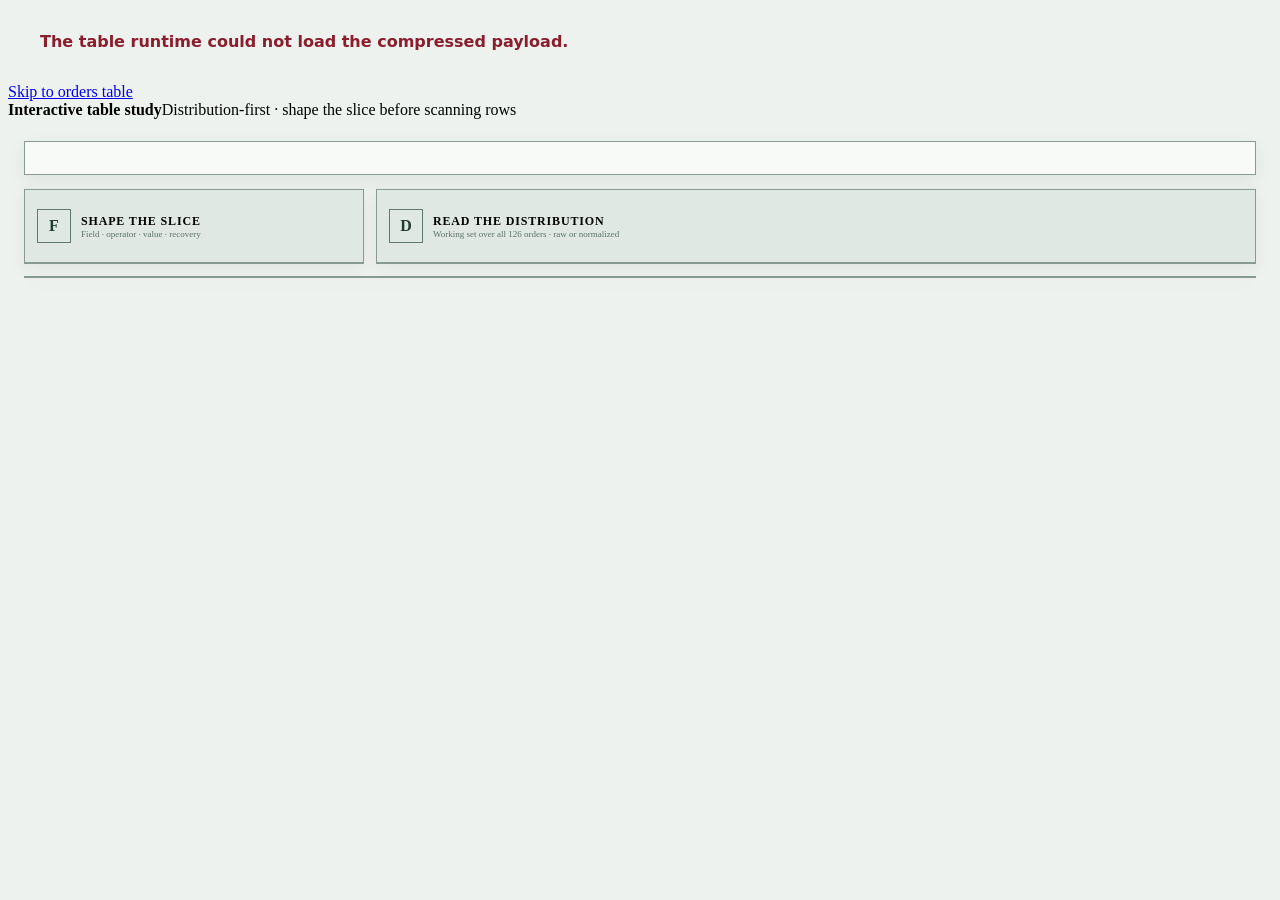
==== variants/v4-distribution-first.html @ c5e3b3b6 "feat(table-variant): distribution-first - add visual filtering canvas" ====
<!doctype html>
<html lang="en">
  <head>
    <meta charset="utf-8" />
    <meta name="viewport" content="width=device-width, initial-scale=1, viewport-fit=cover" />
    <meta name="color-scheme" content="light" />
    <link rel="icon" href="data:," />
    <title>Distribution-First Mode · Interactive table variants</title>
    <style>
      .variant-v4{--paper:#eef2ef;--panel:#fff;--wash:#e4ebe7;--wash-cool:#dce8eb;--line:#c4cfca;--line-strong:#899a92;--ink:#12261f;--ink-soft:#304a40;--muted:#5d7169;--accent:#166b58;--accent-strong:#0e4f41;--accent-wash:#d8eee7;background:var(--paper)}
      .variant-v4 .prototype-chrome{background:rgba(238,242,239,.98)}
      .v4-shell{width:min(1600px,calc(100% - 32px));margin:0 auto;padding:22px 0 48px}
      .v4-mast{display:grid;grid-template-columns:minmax(330px,.8fr) minmax(680px,1.4fr);align-items:end;gap:24px;margin-bottom:14px;padding:16px 18px;border:1px solid var(--line-strong);background:#f8faf8;box-shadow:0 6px 18px rgba(18,38,31,.07)}
      .v4-mast .page-context{display:block}.v4-mast .page-context h1{margin-bottom:4px;font-size:30px}.v4-mast .page-context .lede{max-width:58ch;font-size:13px}.v4-mast .dataset-stamp{width:min(100%,270px);margin-top:14px;background:transparent}
      .v4-mast .command-bar{grid-template-columns:minmax(220px,1.25fr) minmax(190px,.9fr) minmax(150px,.7fr);border-color:var(--line-strong);background:#fff}.v4-mast .command-actions{grid-column:1/-1;justify-content:flex-start}.v4-mast .command-result{right:14px;bottom:8px}.v4-quality{margin-bottom:12px}
      .v4-analysis-stage{display:grid;grid-template-columns:minmax(300px,340px) minmax(650px,1fr);gap:12px;align-items:start;margin-bottom:12px}.v4-filter-rail,.v4-distribution-canvas,.v4-results{min-width:0;border:1px solid var(--line-strong);background:var(--panel);box-shadow:0 5px 16px rgba(18,38,31,.06)}.v4-filter-rail{position:sticky;top:66px;max-height:calc(100vh - 80px);overflow:auto;overscroll-behavior:contain}
      .v4-stage-label{position:sticky;top:0;z-index:4;display:grid;grid-template-columns:34px 1fr;gap:0 10px;align-items:center;min-height:54px;padding:9px 12px;border-bottom:1px solid var(--line-strong);background:#dfe8e3}.v4-stage-label>span{grid-row:1/span 2;display:grid;width:32px;height:32px;place-items:center;border:1px solid #60786e;color:#223c32;font-weight:850}.v4-stage-label strong{align-self:end;font-size:12px;text-transform:uppercase;letter-spacing:.07em}.v4-stage-label small{align-self:start;color:var(--muted);font-size:9px}
      .v4-filter-surface .filter-builder{padding:14px}.v4-filter-surface .surface-heading{display:block;margin-bottom:12px}.v4-filter-surface .surface-heading h2{font-size:17px}.v4-filter-surface .surface-heading p:last-child{font-size:10px}.v4-filter-surface .filter-set-row,.v4-filter-surface .condition-grid,.v4-filter-surface .condition-row{grid-template-columns:1fr}.v4-filter-surface .condition-actions,.v4-filter-surface .dialog-actions{justify-content:flex-start}
      .v4-distribution-canvas{overflow:hidden}.v4-distribution-canvas .distribution{border:0;background:#fbfdfc}.v4-distribution-canvas .distribution__heading{padding:18px 20px 12px;border-bottom:1px solid var(--line)}.v4-distribution-canvas .distribution__heading h2{font-size:22px}.v4-distribution-canvas .distribution__heading p{max-width:68ch}.v4-distribution-canvas .distribution__controls{justify-content:flex-start;margin-top:10px}.v4-distribution-canvas .histogram{grid-template-columns:repeat(14,minmax(34px,1fr));gap:7px;min-height:290px;padding:18px 20px 14px;align-items:end;background:linear-gradient(to top,rgba(22,107,88,.07) 1px,transparent 1px) 0 0/100% 25%,#f7faf8}.v4-distribution-canvas .histogram-bin{min-width:0}.v4-distribution-canvas .histogram-bin__bar{min-height:4px;border-color:#166b58;background:#8ec8b8}.v4-distribution-canvas .histogram-bin__working{background:#155e50}.v4-distribution-canvas .histogram-bin__label{font-size:9px}.v4-distribution-canvas .outlier-lane{margin:0 20px 18px;padding:12px;border:1px dashed #8c5b34;background:#fff4e9}.v4-distribution-canvas .category-bars,.v4-distribution-canvas .period-bars{padding:18px 20px 20px}.v4-distribution-canvas .category-bar,.v4-distribution-canvas .period-bar{min-height:36px}
      .v4-results{overflow:hidden}.v4-results .state-summary{grid-template-columns:auto minmax(230px,1fr);padding:12px 14px;border-bottom-color:var(--line-strong)}.v4-results .state-summary__statement{text-align:right}.v4-results .filter-chips,.v4-results .state-summary__actions{grid-column:1/-1;justify-content:flex-start}.v4-results .table-frame{border:0}.v4-results .table-scroll{max-height:580px}.variant-v4[data-scenario="filtered"] .v4-distribution-canvas{outline:3px solid #5b917f;outline-offset:-3px}.variant-v4[data-scenario="fields"] dialog[data-surface="fields"] .surface-dialog__shell{border-color:var(--accent-strong)}.variant-v4 .detail-surface{top:55px}
      @media(max-width:1120px){.v4-mast{grid-template-columns:1fr}.v4-analysis-stage{grid-template-columns:minmax(270px,310px) minmax(520px,1fr)}}
      @media(max-width:860px){.v4-shell{width:min(calc(100% - 20px),820px);padding-top:14px}.v4-mast{padding:12px}.v4-mast .command-bar{grid-template-columns:1fr}.v4-mast .command-actions{grid-column:auto}.v4-analysis-stage{grid-template-columns:1fr}.v4-filter-rail{position:static;max-height:660px}.v4-distribution-canvas .histogram{grid-template-columns:repeat(7,minmax(30px,1fr));min-height:250px}.v4-results .state-summary{grid-template-columns:1fr}.v4-results .state-summary__statement{text-align:left}.v4-results .table-scroll{max-height:620px}}
      @media(max-width:620px){.v4-distribution-canvas .histogram{gap:5px;padding-inline:12px}.v4-distribution-canvas .outlier-lane{margin-inline:12px}}
    </style>
  </head>
  <body class="variant-v4" data-variant="v4">
    <!-- THESIS: Users should understand the shape, periods, categories, and outliers of the current slice before scanning individual rows. -->
    <a class="skip-link" href="#main-content">Skip to orders table</a>
    <header class="prototype-chrome">
      <div class="prototype-chrome__identity"><strong>Interactive table study</strong><span>Distribution-first · shape the slice before scanning rows</span></div>
      <div class="prototype-chrome__tools"><div data-component="variant-nav"></div><div data-component="scenario-nav"></div></div>
    </header>
    <main class="v4-shell" id="main-content">
      <section class="v4-mast" aria-label="Distribution view context and commands"><div data-component="page-context"></div><div data-component="command-bar" data-compact="true" data-instance="distribution-first"></div></section>
      <div class="v4-quality" data-component="quality-warning"></div><div data-component="narrow-note"></div>
      <section class="v4-analysis-stage" aria-label="Visual filtering stage">
        <aside class="v4-filter-rail" aria-label="Persistent visual filter controls"><div class="v4-stage-label"><span aria-hidden="true">F</span><strong>Shape the slice</strong><small>Field · operator · value · recovery</small></div><div class="v4-filter-surface" data-surface="filters" data-persistent="true"><div data-component="filter-builder"></div></div></aside>
        <section class="v4-distribution-canvas" aria-label="Large type-aware distribution canvas"><div class="v4-stage-label"><span aria-hidden="true">D</span><strong>Read the distribution</strong><small>Working set over all 126 orders · raw or normalized</small></div><div data-component="distribution"></div></section>
      </section>
      <section class="v4-results" aria-label="Orders matching the visible distribution"><div data-component="state-summary"></div><div data-component="table"></div></section>
    </main>
    <aside class="detail-surface" data-surface="detail" aria-label="Order detail and match reasoning" aria-hidden="true" hidden><div data-component="detail"></div></aside>
    <dialog class="surface-dialog" data-surface="fields" aria-labelledby="v4-fields-title"><div class="surface-dialog__shell"><div class="surface-dialog__heading"><div><p class="eyebrow">Supporting table control</p><h2 id="v4-fields-title">Choose fields for row inspection</h2></div><button type="button" class="icon-button" data-action="close-surface" data-surface-name="fields" aria-label="Close field explorer">×</button></div><div data-component="field-explorer"></div></div></dialog>
    <script>window.TABLE_VARIANTS_PUBLISHED=["v1","v2","v3","v4"];</script>
    <script src="./assets/bootstrap.js"></script>
  </body>
</html>
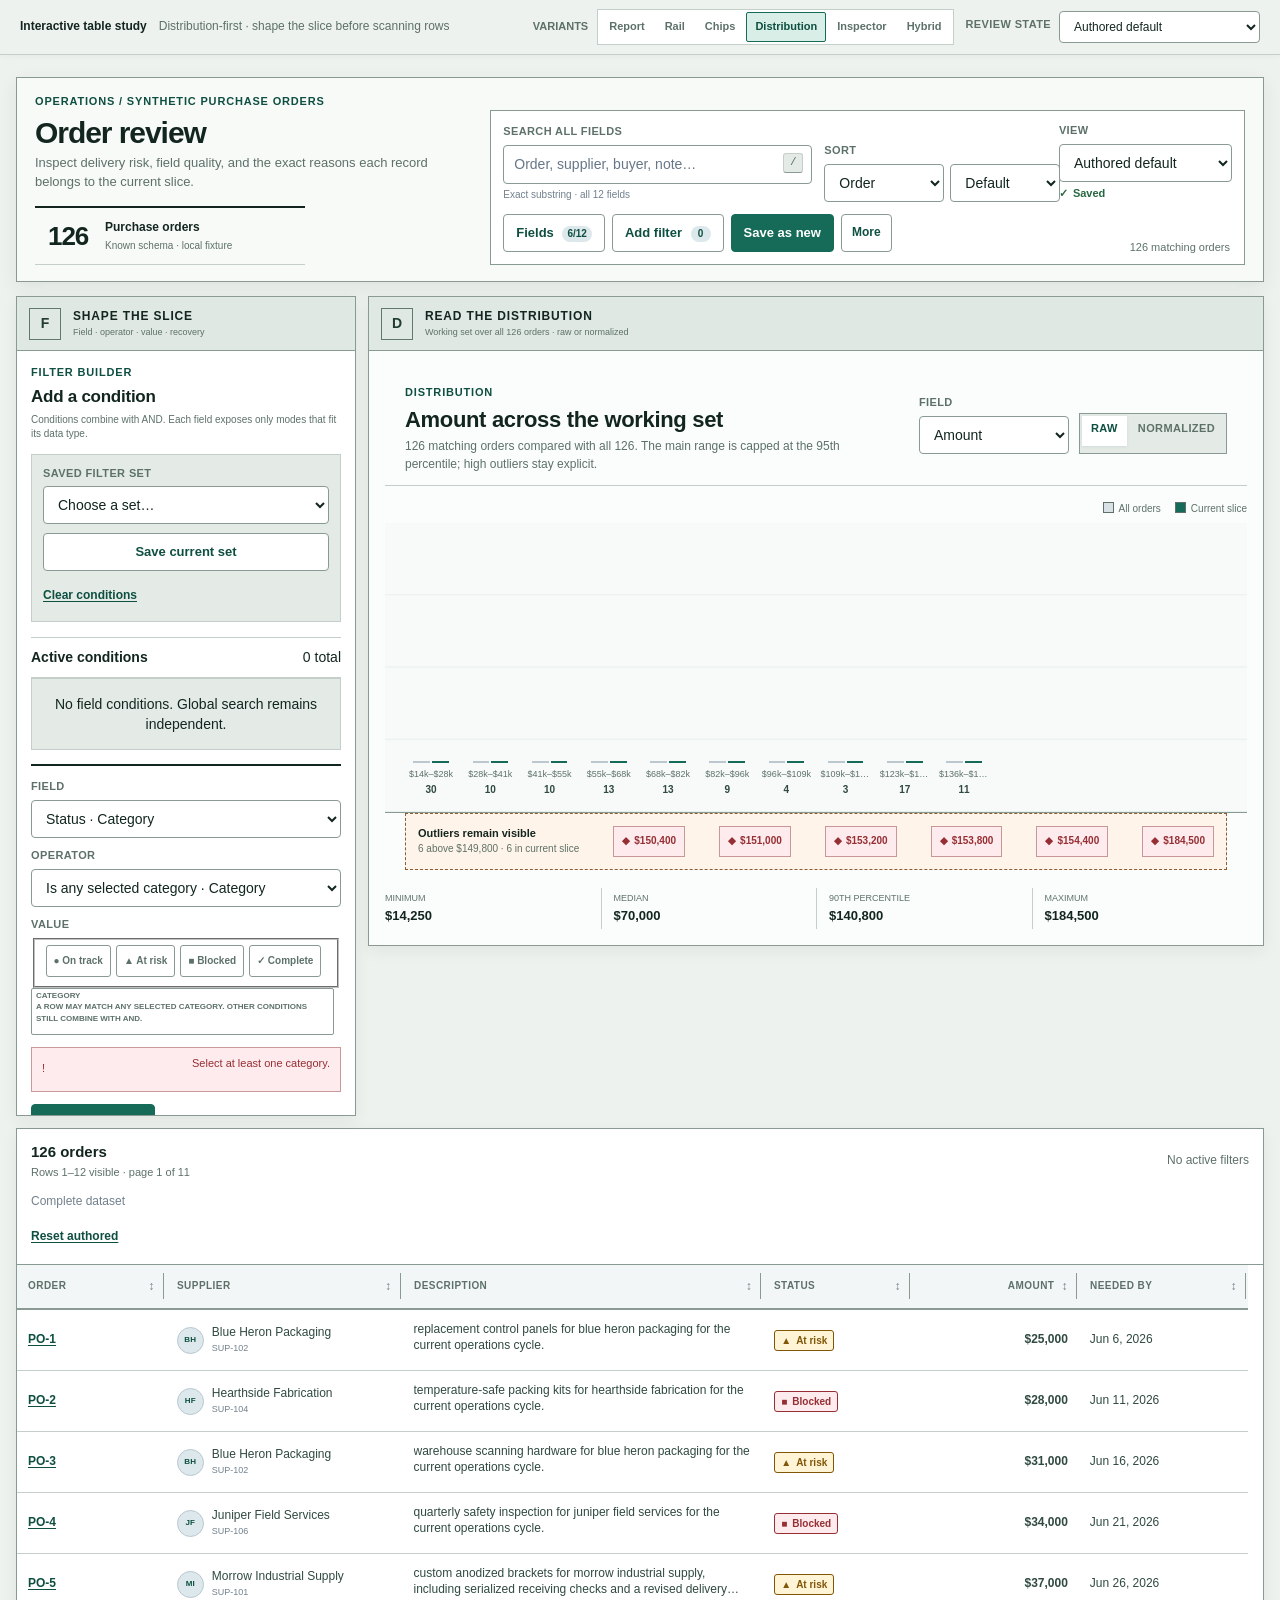
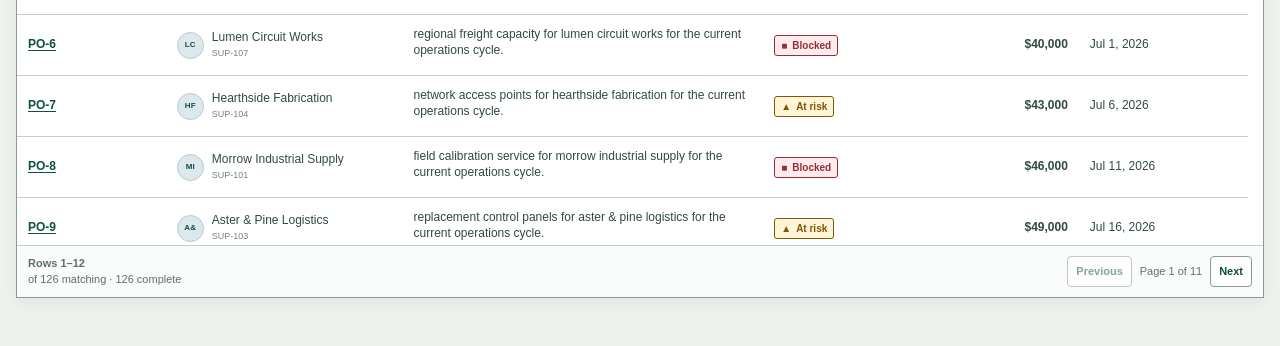
==== commit 08c7b26a: "feat(table-variant): runtime-payload - restore published variants" ====
--- a/variants/v4-distribution-first.html
+++ b/variants/v4-distribution-first.html
@@ -41,7 +41,7 @@
     </main>
     <aside class="detail-surface" data-surface="detail" aria-label="Order detail and match reasoning" aria-hidden="true" hidden><div data-component="detail"></div></aside>
     <dialog class="surface-dialog" data-surface="fields" aria-labelledby="v4-fields-title"><div class="surface-dialog__shell"><div class="surface-dialog__heading"><div><p class="eyebrow">Supporting table control</p><h2 id="v4-fields-title">Choose fields for row inspection</h2></div><button type="button" class="icon-button" data-action="close-surface" data-surface-name="fields" aria-label="Close field explorer">×</button></div><div data-component="field-explorer"></div></div></dialog>
-    <script>window.TABLE_VARIANTS_PUBLISHED=["v1","v2","v3","v4"];</script>
+    <script>window.TABLE_VARIANTS_PUBLISHED=["v1","v2","v3","v4","v5","v6"];</script>
     <script src="./assets/bootstrap.js"></script>
   </body>
 </html>
